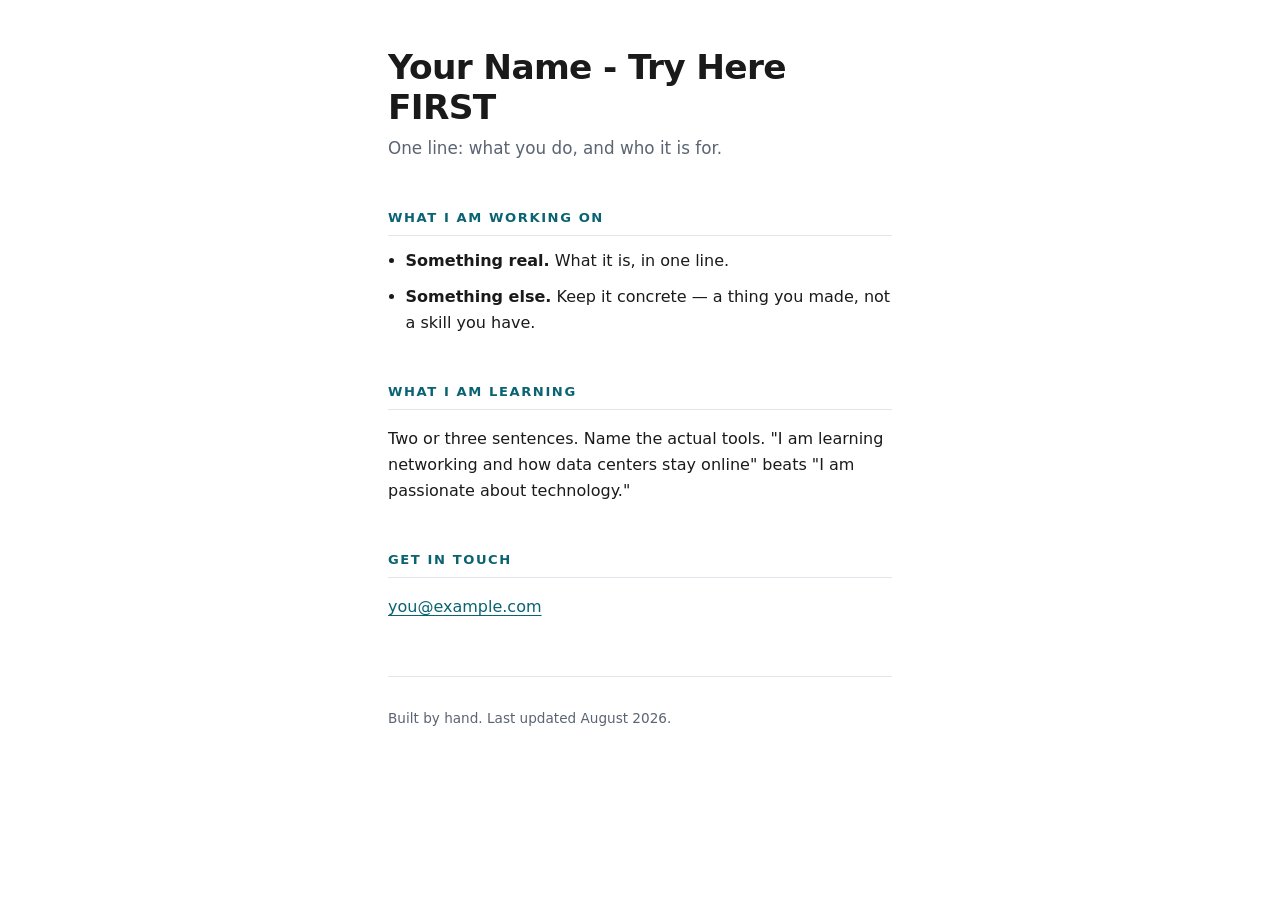
==== index.html @ ebe0ef32 "Initial commit" ====
<!doctype html>
<html lang="en">

<head>
  <meta charset="utf-8">
  <meta name="viewport" content="width=device-width, initial-scale=1">

  <!-- CHANGE THIS. It is the name on the browser tab, and it is what Google shows. -->
  <title>Your Name — what you build Test</title>

  <!-- CHANGE THIS TOO. One sentence. It is what shows under your link when someone shares it. -->
  <meta name="description" content="One sentence about who you are and what you make.">

  <link rel="stylesheet" href="styles.css">
</head>

<body>

  <header>
    <!-- Exactly ONE h1 on the page. It is your name. -->
    <h1>Your Name - Try Here FIRST</h1>
    <p class="tagline">One line: what you do, and who it is for.</p>
  </header>

  <main>

    <section>
      <h2>What I am working on</h2>
      <ul>
        <li><strong>Something real.</strong> What it is, in one line.</li>
        <li><strong>Something else.</strong> Keep it concrete — a thing you made, not a skill you have.</li>
      </ul>
    </section>

    <section>
      <h2>What I am learning</h2>
      <p>
        Two or three sentences. Name the actual tools. "I am learning networking and how data
        centers stay online" beats "I am passionate about technology."
      </p>
    </section>

    <section>
      <h2>Get in touch</h2>
      <!--
        Put an email you will still control after graduation. If you only have the school one
        today, that is fine — put it in, and change it later. That is what commits are for.
      -->
      <p><a href="mailto:you@example.com">you@example.com</a></p>
    </section>

  </main>

  <footer>
    <p>Built by hand. Last updated <!-- change this when you change the page --> August 2026.</p>
  </footer>

</body>

</html>
---- styles.css ----
/* ============================================================
   styles.css — this is YOURS to change. That is the point.
   Every value below is a decision somebody made. Change one,
   commit, and look at what happened.
   ============================================================ */

/* The custom properties. Change a colour ONCE here and it
   changes everywhere it is used further down. */
:root {
  --ink:        #1a1a1a;   /* body text */
  --muted:      #5a6472;   /* quieter text */
  --accent:     #0a6373;   /* links and rules — make this yours */
  --paper:      #ffffff;
  --line:       #e2e6ec;
  --measure:    34rem;     /* how wide a line of text gets before it wraps */
}

/* A sensible reset. Without border-box, padding makes boxes
   wider than you asked for, and nothing lines up. */
*, *::before, *::after { box-sizing: border-box; }

body {
  margin: 0 auto;
  padding: 3rem 1.25rem 4rem;
  max-width: var(--measure);
  background: var(--paper);
  color: var(--ink);
  font: 1rem/1.65 system-ui, -apple-system, "Segoe UI", Roboto, sans-serif;
}

h1 {
  margin: 0;
  font-size: 2.15rem;
  line-height: 1.15;
  letter-spacing: -0.02em;
}

.tagline {
  margin: 0.5rem 0 0;
  color: var(--muted);
  font-size: 1.05rem;
}

h2 {
  margin: 2.75rem 0 0.75rem;
  padding-bottom: 0.4rem;
  border-bottom: 1px solid var(--line);
  font-size: 0.82rem;
  font-weight: 700;
  letter-spacing: 0.12em;
  text-transform: uppercase;
  color: var(--accent);
}

ul { margin: 0; padding-left: 1.1rem; }
li { margin-bottom: 0.6rem; }

a {
  color: var(--accent);
  text-underline-offset: 3px;
}
a:hover { text-decoration: none; }

footer {
  margin-top: 3.5rem;
  padding-top: 1rem;
  border-top: 1px solid var(--line);
  color: var(--muted);
  font-size: 0.85rem;
}

/* Someone reading this on a phone is the common case, not the
   edge case. Test it there before you call the page done. */
@media (max-width: 30rem) {
  body { padding-top: 2rem; }
  h1   { font-size: 1.8rem; }
}
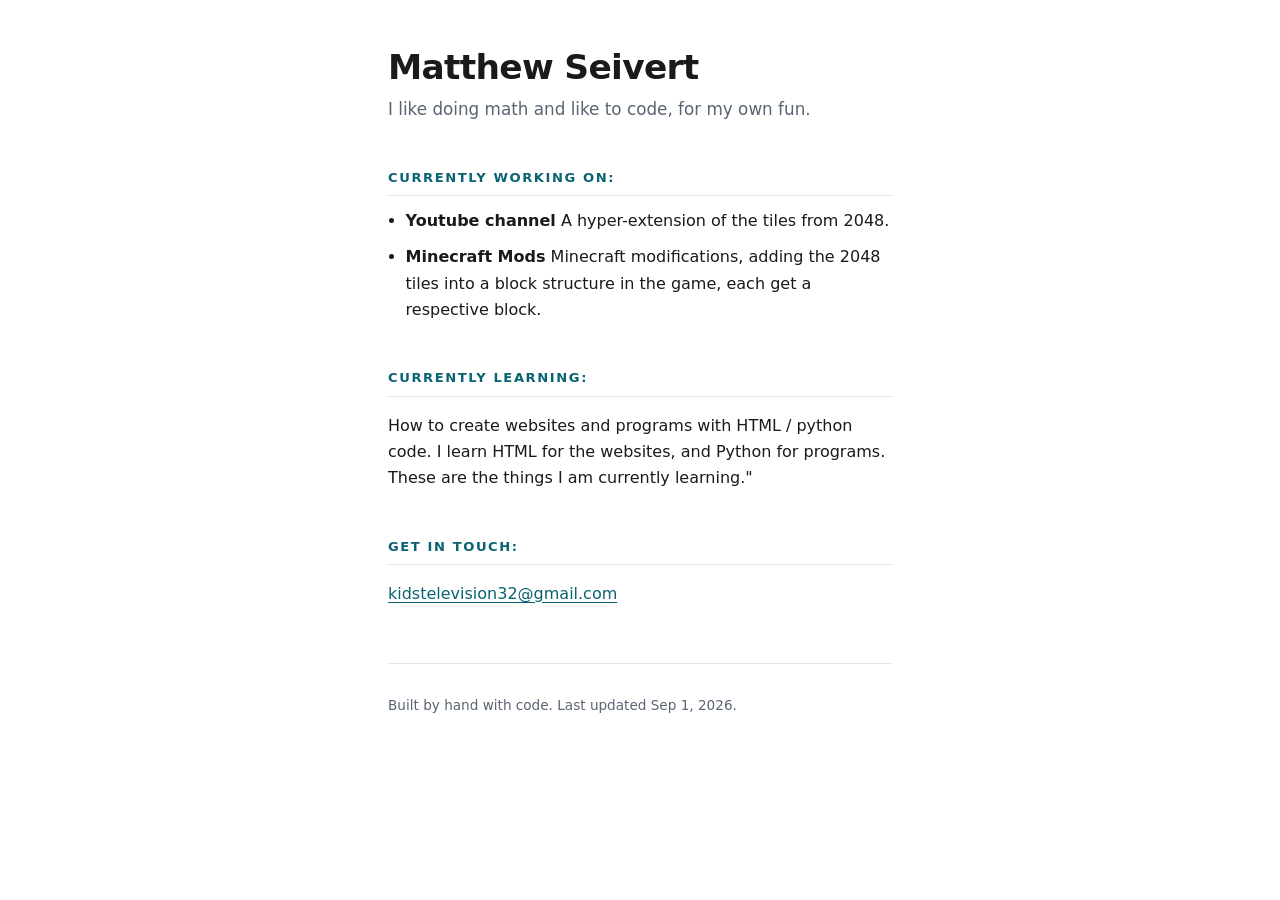
==== commit 6c74c394: "complete" ====
--- a/index.html
+++ b/index.html
@@ -6,10 +6,10 @@
   <meta name="viewport" content="width=device-width, initial-scale=1">
 
   <!-- CHANGE THIS. It is the name on the browser tab, and it is what Google shows. -->
-  <title>Your Name — what you build Test</title>
+  <title>Matthew Seivert - Portfolio</title>
 
   <!-- CHANGE THIS TOO. One sentence. It is what shows under your link when someone shares it. -->
-  <meta name="description" content="One sentence about who you are and what you make.">
+  <meta name="description" content="I am a mathematical person and a coder, I make high number comparisons and create programs and websites.">
 
   <link rel="stylesheet" href="styles.css">
 </head>
@@ -18,41 +18,41 @@
 
   <header>
     <!-- Exactly ONE h1 on the page. It is your name. -->
-    <h1>Your Name - Try Here FIRST</h1>
-    <p class="tagline">One line: what you do, and who it is for.</p>
+    <h1>Matthew Seivert</h1>
+    <p class="tagline">I like doing math and like to code, for my own fun.</p>
   </header>
 
   <main>
 
     <section>
-      <h2>What I am working on</h2>
+      <h2>Currently working on:</h2>
       <ul>
-        <li><strong>Something real.</strong> What it is, in one line.</li>
-        <li><strong>Something else.</strong> Keep it concrete — a thing you made, not a skill you have.</li>
+        <li><strong>Youtube channel</strong> A hyper-extension of the tiles from 2048.</li>
+        <li><strong>Minecraft Mods</strong> Minecraft modifications, adding the 2048 tiles into a block structure in the game, each get a respective block.</li>
       </ul>
     </section>
 
     <section>
-      <h2>What I am learning</h2>
+      <h2>Currently learning:</h2>
       <p>
-        Two or three sentences. Name the actual tools. "I am learning networking and how data
-        centers stay online" beats "I am passionate about technology."
+        How to create websites and programs with HTML / python code. I learn HTML for the websites, and Python for programs.
+        These are the things I am currently learning."
       </p>
     </section>
 
     <section>
-      <h2>Get in touch</h2>
+      <h2>Get in touch:</h2>
       <!--
         Put an email you will still control after graduation. If you only have the school one
         today, that is fine — put it in, and change it later. That is what commits are for.
       -->
-      <p><a href="mailto:you@example.com">you@example.com</a></p>
+      <p><a href="mailto:you@example.com">kidstelevision32@gmail.com</a></p>
     </section>
 
   </main>
 
   <footer>
-    <p>Built by hand. Last updated <!-- change this when you change the page --> August 2026.</p>
+    <p>Built by hand with code. Last updated <!-- change this when you change the page --> Sep 1, 2026.</p>
   </footer>
 
 </body>
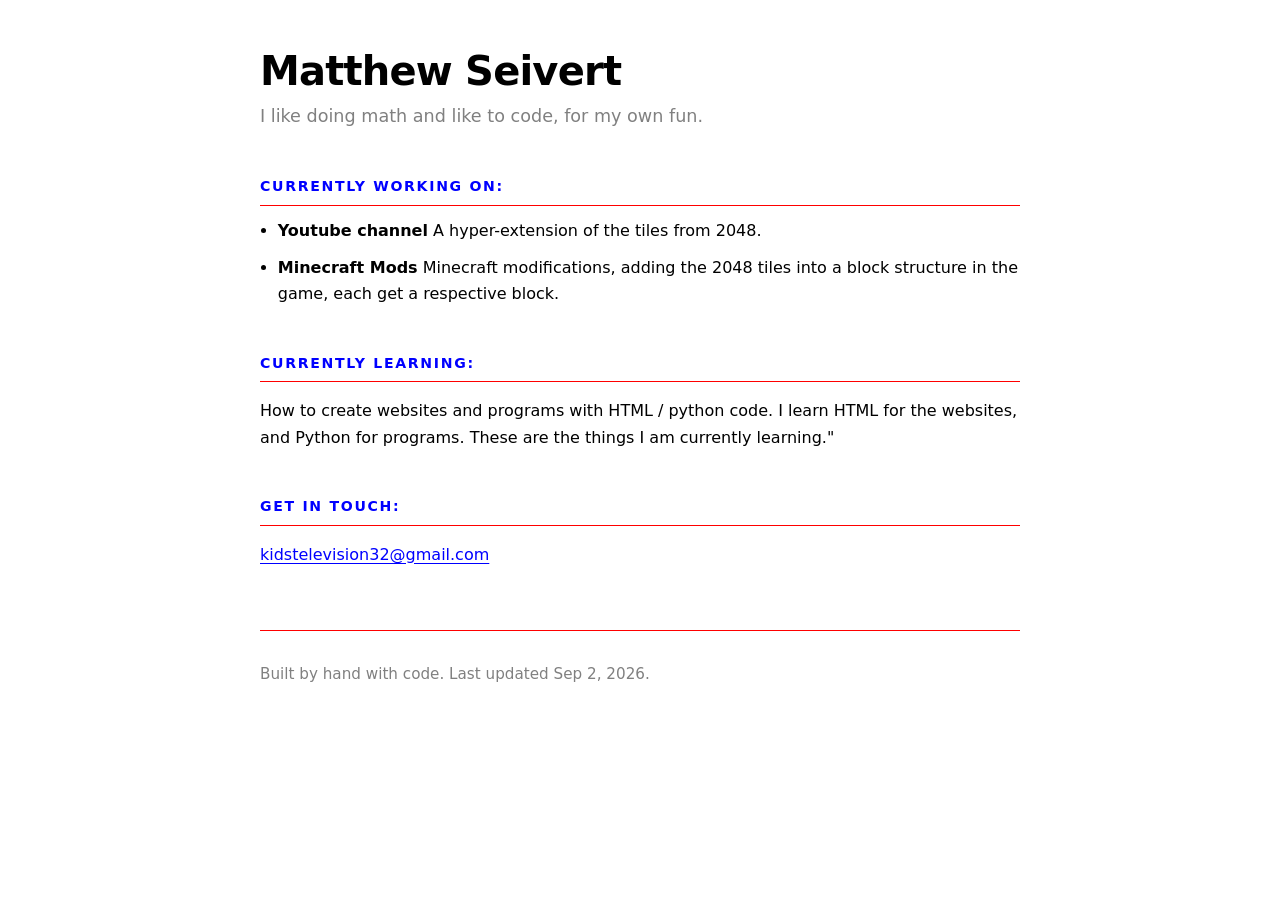
==== commit c6e7b46d: "new_ver" ====
--- a/index.html
+++ b/index.html
@@ -46,13 +46,13 @@
         Put an email you will still control after graduation. If you only have the school one
         today, that is fine — put it in, and change it later. That is what commits are for.
       -->
-      <p><a href="mailto:you@example.com">kidstelevision32@gmail.com</a></p>
+      <p><a href="mailto:kidstelevision32@gmail.com">kidstelevision32@gmail.com</a></p>
     </section>
 
   </main>
 
   <footer>
-    <p>Built by hand with code. Last updated <!-- change this when you change the page --> Sep 1, 2026.</p>
+    <p>Built by hand with code. Last updated <!-- change this when you change the page --> Sep 2, 2026.</p>
   </footer>
 
 </body>
--- a/styles.css
+++ b/styles.css
@@ -7,12 +7,12 @@
 /* The custom properties. Change a colour ONCE here and it
    changes everywhere it is used further down. */
 :root {
-  --ink:        #1a1a1a;   /* body text */
-  --muted:      #5a6472;   /* quieter text */
-  --accent:     #0a6373;   /* links and rules — make this yours */
+  --ink:        #000000;   /* body text */
+  --muted:      #808080;   /* quieter text */
+  --accent:     #0000ff;   /* links and rules — make this yours */
   --paper:      #ffffff;
-  --line:       #e2e6ec;
-  --measure:    34rem;     /* how wide a line of text gets before it wraps */
+  --line:       #ff0000;
+  --measure:    50rem;     /* how wide a line of text gets before it wraps */
 }
 
 /* A sensible reset. Without border-box, padding makes boxes
@@ -30,7 +30,7 @@
 
 h1 {
   margin: 0;
-  font-size: 2.15rem;
+  font-size: 2.5rem;
   line-height: 1.15;
   letter-spacing: -0.02em;
 }
@@ -38,22 +38,22 @@
 .tagline {
   margin: 0.5rem 0 0;
   color: var(--muted);
-  font-size: 1.05rem;
+  font-size: 1.1rem;
 }
 
 h2 {
   margin: 2.75rem 0 0.75rem;
   padding-bottom: 0.4rem;
   border-bottom: 1px solid var(--line);
-  font-size: 0.82rem;
+  font-size: 0.88rem;
   font-weight: 700;
   letter-spacing: 0.12em;
   text-transform: uppercase;
   color: var(--accent);
 }
 
-ul { margin: 0; padding-left: 1.1rem; }
-li { margin-bottom: 0.6rem; }
+ul { margin: 0; padding-left: 1.11rem; }
+li { margin-bottom: 0.67rem; }
 
 a {
   color: var(--accent);
@@ -62,16 +62,16 @@
 a:hover { text-decoration: none; }
 
 footer {
-  margin-top: 3.5rem;
+  margin-top: 3.9rem;
   padding-top: 1rem;
   border-top: 1px solid var(--line);
   color: var(--muted);
-  font-size: 0.85rem;
+  font-size: 0.95rem;
 }
 
 /* Someone reading this on a phone is the common case, not the
    edge case. Test it there before you call the page done. */
-@media (max-width: 30rem) {
+@media (max-width: 35rem) {
   body { padding-top: 2rem; }
   h1   { font-size: 1.8rem; }
 }
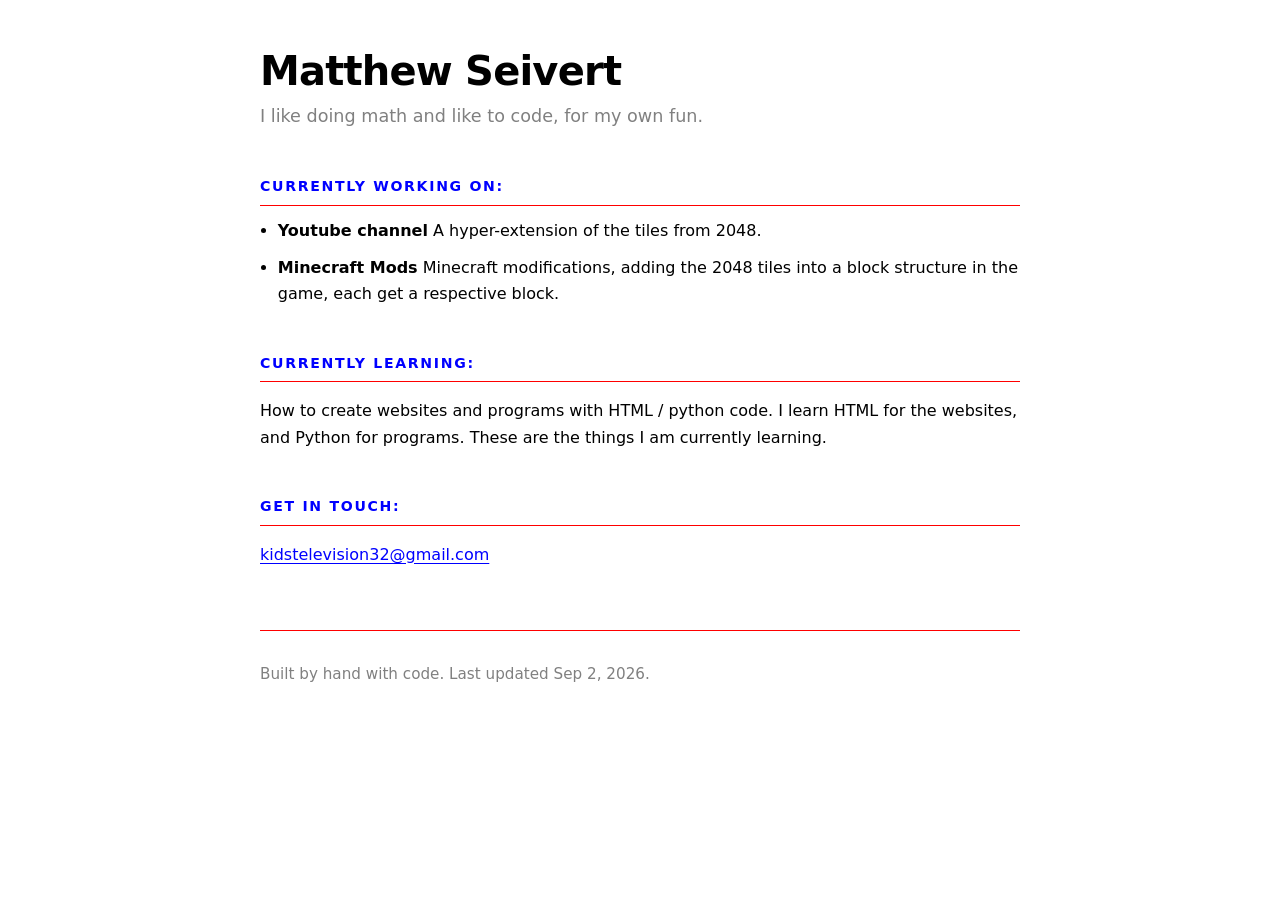
==== commit f84f46f3: "bug_fix" ====
--- a/index.html
+++ b/index.html
@@ -36,7 +36,7 @@
       <h2>Currently learning:</h2>
       <p>
         How to create websites and programs with HTML / python code. I learn HTML for the websites, and Python for programs.
-        These are the things I am currently learning."
+        These are the things I am currently learning.
       </p>
     </section>
 
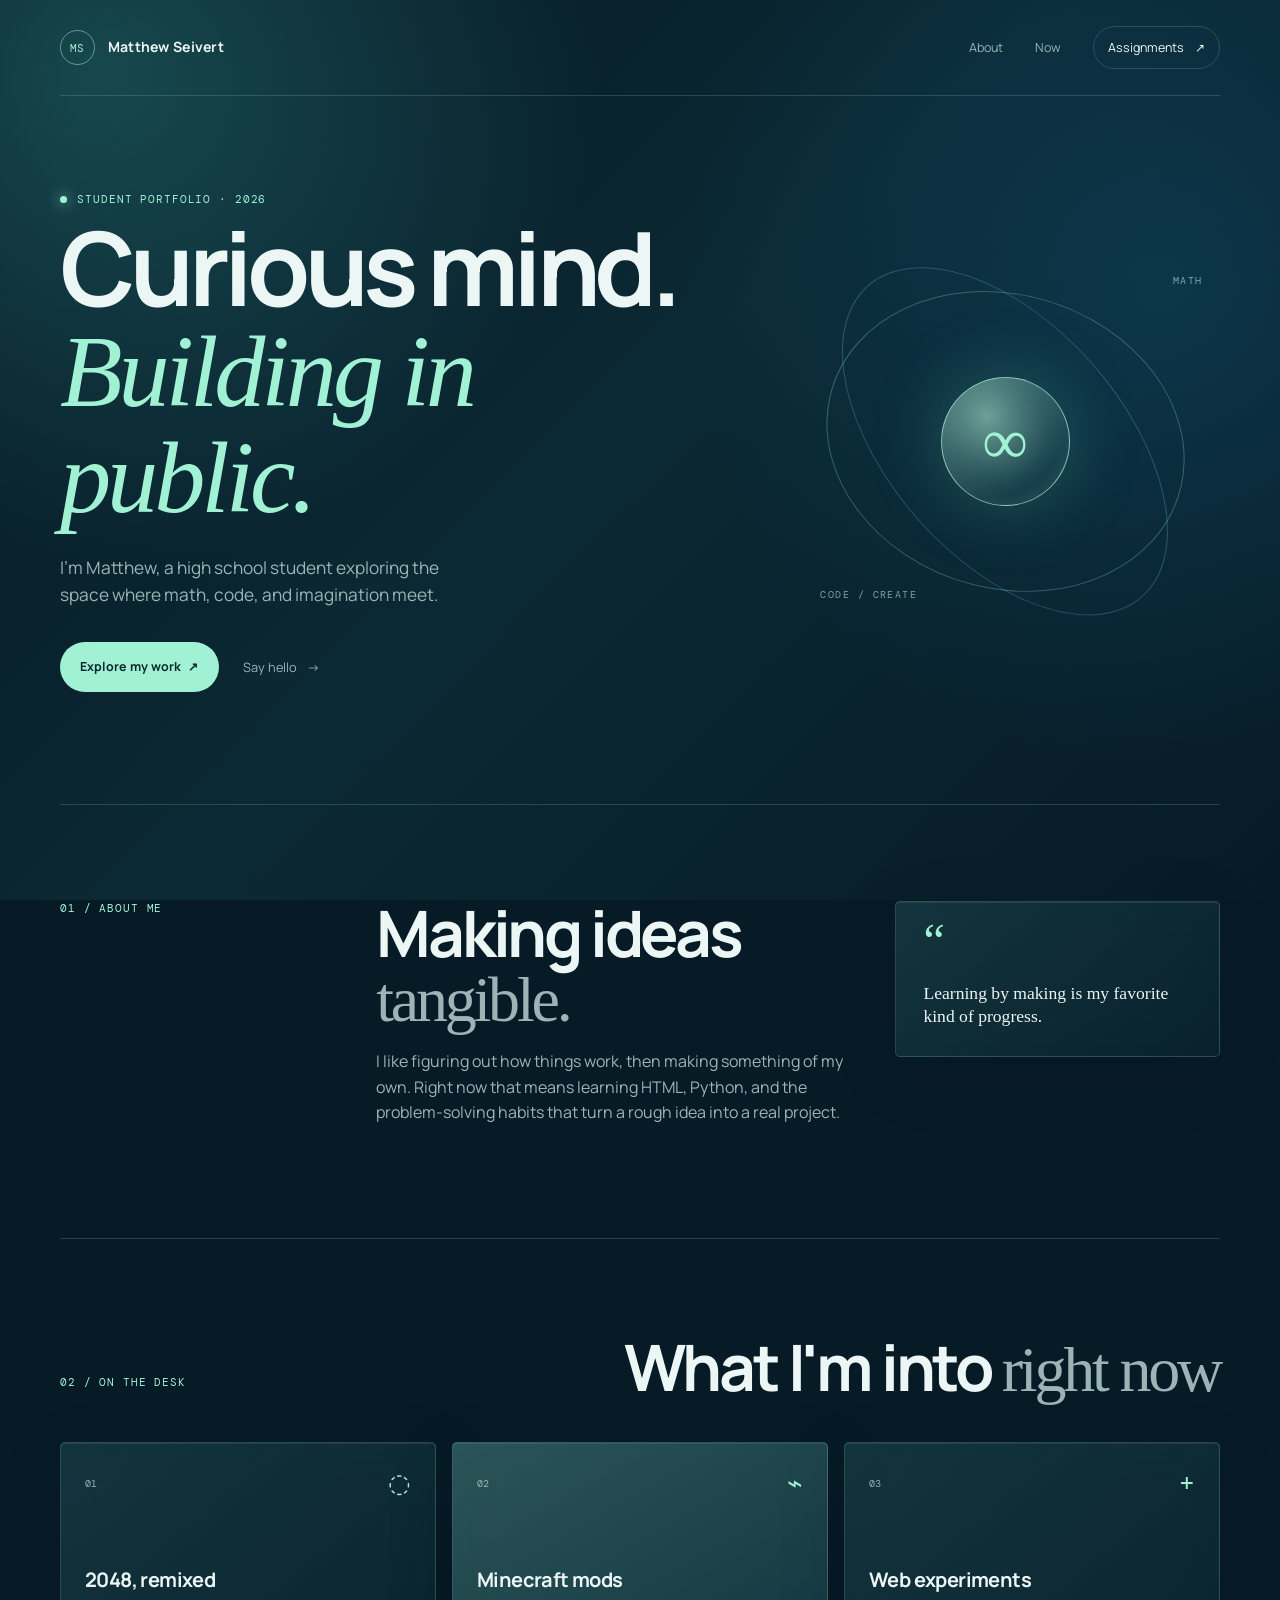
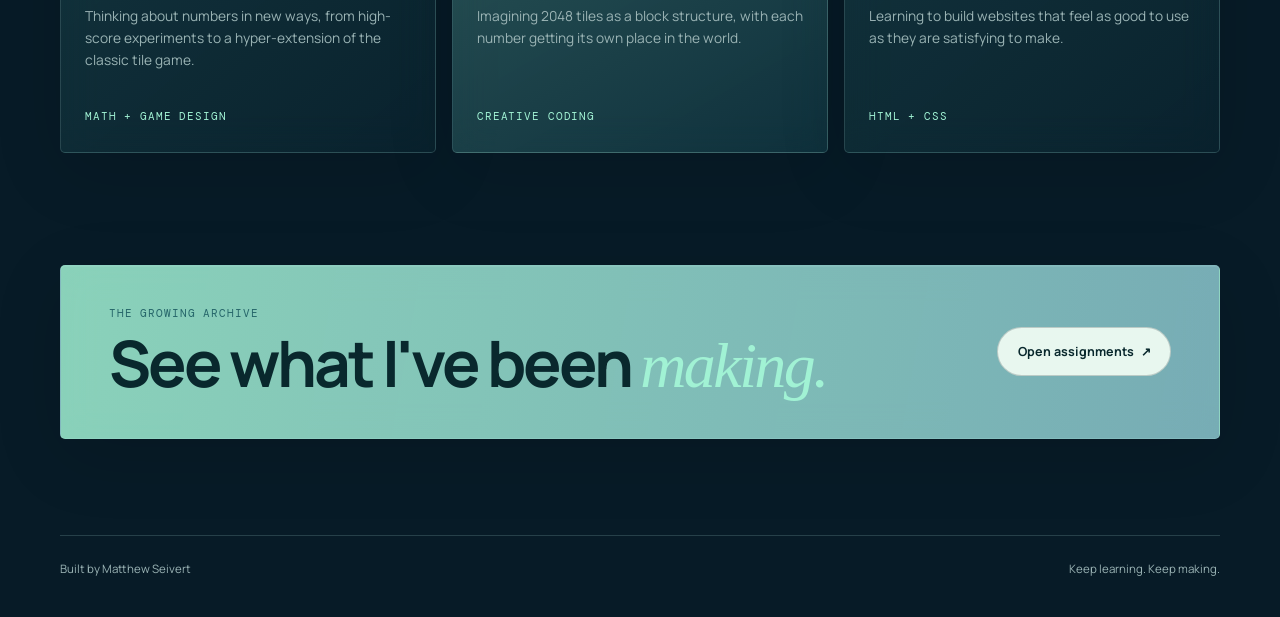
==== commit ede11892: "first_time_with_chat" ====
--- a/index.html
+++ b/index.html
@@ -5,55 +5,105 @@
   <meta charset="utf-8">
   <meta name="viewport" content="width=device-width, initial-scale=1">
 
-  <!-- CHANGE THIS. It is the name on the browser tab, and it is what Google shows. -->
-  <title>Matthew Seivert - Portfolio</title>
+  <title>Matthew Seivert | Student Portfolio</title>
 
-  <!-- CHANGE THIS TOO. One sentence. It is what shows under your link when someone shares it. -->
-  <meta name="description" content="I am a mathematical person and a coder, I make high number comparisons and create programs and websites.">
+  <meta name="description"
+    content="Matthew Seivert's student portfolio: exploring math, code, games, and creative projects.">
 
   <link rel="stylesheet" href="styles.css">
 </head>
 
 <body>
+  <div class="page-shell">
+    <header class="site-header">
+      <a class="brand" href="index.html" aria-label="Matthew Seivert home">
+        <span class="brand-mark">MS</span>
+        <span>Matthew Seivert</span>
+      </a>
+      <nav aria-label="Primary navigation">
+        <a href="#about">About</a>
+        <a href="#now">Now</a>
+        <a class="nav-cta" href="assignments/">Assignments <span aria-hidden="true">↗</span></a>
+      </nav>
+    </header>
 
-  <header>
-    <!-- Exactly ONE h1 on the page. It is your name. -->
-    <h1>Matthew Seivert</h1>
-    <p class="tagline">I like doing math and like to code, for my own fun.</p>
-  </header>
+    <main>
+      <section class="hero" aria-labelledby="intro-title">
+        <div class="hero-copy">
+          <p class="eyebrow"><span class="status-dot"></span> Student portfolio · 2026</p>
+          <h1 id="intro-title">Curious mind.<br><em>Building in public.</em></h1>
+          <p class="hero-text">I'm Matthew, a high school student exploring the space where math, code, and imagination
+            meet.</p>
+          <div class="hero-actions">
+            <a class="button button-primary" href="assignments/">Explore my work <span aria-hidden="true">↗</span></a>
+            <a class="text-link" href="mailto:kidstelevision32@gmail.com">Say hello <span
+                aria-hidden="true">→</span></a>
+          </div>
+        </div>
+        <div class="hero-orbit" aria-hidden="true">
+          <div class="orbit orbit-one"></div>
+          <div class="orbit orbit-two"></div>
+          <div class="orbit-core"><span>∞</span></div>
+          <span class="orbit-label label-top">MATH</span>
+          <span class="orbit-label label-bottom">CODE / CREATE</span>
+        </div>
+      </section>
 
-  <main>
+      <section class="intro-grid" id="about" aria-label="About Matthew">
+        <div class="section-label">01 / About me</div>
+        <div class="intro-content">
+          <h2>Making ideas<br><span>tangible.</span></h2>
+          <p>I like figuring out how things work, then making something of my own. Right now that means learning HTML,
+            Python, and the problem-solving habits that turn a rough idea into a real project.</p>
+        </div>
+        <div class="quote-card glass-card">
+          <span class="quote-mark">“</span>
+          <p>Learning by making is my favorite kind of progress.</p>
+        </div>
+      </section>
 
-    <section>
-      <h2>Currently working on:</h2>
-      <ul>
-        <li><strong>Youtube channel</strong> A hyper-extension of the tiles from 2048.</li>
-        <li><strong>Minecraft Mods</strong> Minecraft modifications, adding the 2048 tiles into a block structure in the game, each get a respective block.</li>
-      </ul>
-    </section>
+      <section class="now-section" id="now" aria-labelledby="now-title">
+        <div class="section-heading">
+          <div class="section-label">02 / On the desk</div>
+          <h2 id="now-title">What I'm into <span>right now</span></h2>
+        </div>
+        <div class="project-grid">
+          <article class="project-card glass-card">
+            <div class="card-topline"><span class="card-number">01</span><span class="card-icon">◌</span></div>
+            <h3>2048, remixed</h3>
+            <p>Thinking about numbers in new ways, from high-score experiments to a hyper-extension of the classic tile
+              game.</p>
+            <span class="card-tag">Math + game design</span>
+          </article>
+          <article class="project-card glass-card featured-card">
+            <div class="card-topline"><span class="card-number">02</span><span class="card-icon">⌁</span></div>
+            <h3>Minecraft mods</h3>
+            <p>Imagining 2048 tiles as a block structure, with each number getting its own place in the world.</p>
+            <span class="card-tag">Creative coding</span>
+          </article>
+          <article class="project-card glass-card">
+            <div class="card-topline"><span class="card-number">03</span><span class="card-icon">+</span></div>
+            <h3>Web experiments</h3>
+            <p>Learning to build websites that feel as good to use as they are satisfying to make.</p>
+            <span class="card-tag">HTML + CSS</span>
+          </article>
+        </div>
+      </section>
 
-    <section>
-      <h2>Currently learning:</h2>
-      <p>
-        How to create websites and programs with HTML / python code. I learn HTML for the websites, and Python for programs.
-        These are the things I am currently learning.
-      </p>
-    </section>
+      <section class="assignment-banner glass-card" aria-label="Assignments link">
+        <div>
+          <p class="eyebrow">The growing archive</p>
+          <h2>See what I've been <em>making.</em></h2>
+        </div>
+        <a class="button button-light" href="assignments/">Open assignments <span aria-hidden="true">↗</span></a>
+      </section>
+    </main>
 
-    <section>
-      <h2>Get in touch:</h2>
-      <!--
-        Put an email you will still control after graduation. If you only have the school one
-        today, that is fine — put it in, and change it later. That is what commits are for.
-      -->
-      <p><a href="mailto:kidstelevision32@gmail.com">kidstelevision32@gmail.com</a></p>
-    </section>
-
-  </main>
-
-  <footer>
-    <p>Built by hand with code. Last updated <!-- change this when you change the page --> Sep 2, 2026.</p>
-  </footer>
+    <footer>
+      <span>Built by Matthew Seivert</span>
+      <span>Keep learning. Keep making.</span>
+    </footer>
+  </div>
 
 </body>
 
--- a/styles.css
+++ b/styles.css
@@ -1,77 +1,495 @@
-/* ============================================================
-   styles.css — this is YOURS to change. That is the point.
-   Every value below is a decision somebody made. Change one,
-   commit, and look at what happened.
-   ============================================================ */
-
-/* The custom properties. Change a colour ONCE here and it
-   changes everywhere it is used further down. */
+@import url('https://fonts.googleapis.com/css2?family=DM+Mono:wght@400;500&family=Manrope:wght@400;500;600;700;800&display=swap');
+
 :root {
-  --ink:        #000000;   /* body text */
-  --muted:      #808080;   /* quieter text */
-  --accent:     #0000ff;   /* links and rules — make this yours */
-  --paper:      #ffffff;
-  --line:       #ff0000;
-  --measure:    50rem;     /* how wide a line of text gets before it wraps */
-}
-
-/* A sensible reset. Without border-box, padding makes boxes
-   wider than you asked for, and nothing lines up. */
-*, *::before, *::after { box-sizing: border-box; }
+  --ink: #ecf6f5;
+  --muted: #9bb4b5;
+  --accent: #a1f2d4;
+  --paper: #071b27;
+  --line: rgba(179, 232, 224, 0.18);
+  --serif: Georgia, 'Times New Roman', serif;
+}
+
+*,
+*::before,
+*::after {
+  box-sizing: border-box;
+}
 
 body {
+  margin: 0;
+  background: var(--paper);
+  background-image: radial-gradient(circle at 8% 8%, rgba(55, 162, 160, 0.34), transparent 31rem), radial-gradient(circle at 91% 32%, rgba(18, 92, 128, 0.33), transparent 30rem), linear-gradient(135deg, #061722 0%, #0b2934 48%, #071b27 100%);
+  background-attachment: fixed;
+  color: var(--ink);
+  font: 1rem/1.6 'Manrope', sans-serif;
+}
+
+a {
+  color: inherit;
+  text-decoration: none;
+}
+
+a:focus-visible {
+  outline: 2px solid var(--accent);
+  outline-offset: 5px;
+}
+
+.page-shell {
+  width: min(100% - 3rem, 1160px);
   margin: 0 auto;
-  padding: 3rem 1.25rem 4rem;
-  max-width: var(--measure);
-  background: var(--paper);
-  color: var(--ink);
-  font: 1rem/1.65 system-ui, -apple-system, "Segoe UI", Roboto, sans-serif;
-}
-
-h1 {
-  margin: 0;
-  font-size: 2.5rem;
-  line-height: 1.15;
-  letter-spacing: -0.02em;
-}
-
-.tagline {
-  margin: 0.5rem 0 0;
-  color: var(--muted);
-  font-size: 1.1rem;
-}
-
-h2 {
-  margin: 2.75rem 0 0.75rem;
-  padding-bottom: 0.4rem;
+}
+
+.site-header {
+  display: flex;
+  align-items: center;
+  justify-content: space-between;
+  min-height: 96px;
   border-bottom: 1px solid var(--line);
+}
+
+.brand,
+nav,
+.hero-actions,
+.card-topline,
+footer {
+  display: flex;
+  align-items: center;
+}
+
+.brand {
+  gap: 0.8rem;
   font-size: 0.88rem;
   font-weight: 700;
-  letter-spacing: 0.12em;
+  letter-spacing: 0.02em;
+}
+
+.brand-mark {
+  display: grid;
+  place-items: center;
+  width: 35px;
+  height: 35px;
+  border: 1px solid rgba(161, 242, 212, 0.5);
+  border-radius: 50%;
+  color: var(--accent);
+  font: 0.68rem 'DM Mono', monospace;
+}
+
+nav {
+  gap: 2rem;
+  color: var(--muted);
+  font-size: 0.78rem;
+}
+
+nav a:hover,
+.text-link:hover {
+  color: var(--accent);
+}
+
+.nav-cta {
+  padding: 0.65rem 0.9rem;
+  border: 1px solid var(--line);
+  border-radius: 99px;
+  color: var(--ink);
+}
+
+.nav-cta span,
+.button span,
+.text-link span {
+  margin-left: 0.45rem;
+}
+
+.hero {
+  display: grid;
+  grid-template-columns: minmax(0, 1fr) minmax(300px, 0.75fr);
+  align-items: center;
+  gap: 3rem;
+  min-height: 640px;
+  padding: 6rem 0 7rem;
+}
+
+.eyebrow,
+.section-label,
+.card-tag {
+  color: var(--accent);
+  font: 0.68rem 'DM Mono', monospace;
+  letter-spacing: 0.08em;
   text-transform: uppercase;
-  color: var(--accent);
-}
-
-ul { margin: 0; padding-left: 1.11rem; }
-li { margin-bottom: 0.67rem; }
-
-a {
-  color: var(--accent);
-  text-underline-offset: 3px;
-}
-a:hover { text-decoration: none; }
+}
+
+.eyebrow {
+  display: flex;
+  align-items: center;
+  gap: 0.65rem;
+}
+
+.status-dot {
+  width: 7px;
+  height: 7px;
+  border-radius: 50%;
+  background: var(--accent);
+  box-shadow: 0 0 14px var(--accent);
+}
+
+h1,
+h2,
+h3,
+p {
+  margin-top: 0;
+}
+
+h1 {
+  max-width: 720px;
+  margin-bottom: 1.6rem;
+  font-size: clamp(3.8rem, 8vw, 7.5rem);
+  line-height: 0.98;
+  letter-spacing: -0.055em;
+}
+
+h1 em,
+h2 em {
+  color: var(--accent);
+  font-family: var(--serif);
+  font-weight: 400;
+  letter-spacing: -0.04em;
+}
+
+.hero-text {
+  max-width: 430px;
+  margin-bottom: 2.1rem;
+  color: var(--muted);
+  font-size: 1.08rem;
+}
+
+.hero-actions {
+  gap: 1.5rem;
+}
+
+.button {
+  display: inline-flex;
+  align-items: center;
+  padding: 0.85rem 1.2rem;
+  border: 1px solid transparent;
+  border-radius: 99px;
+  font-size: 0.78rem;
+  font-weight: 700;
+  transition: transform 180ms ease, background 180ms ease;
+}
+
+.button:hover {
+  transform: translateY(-2px);
+}
+
+.button-primary {
+  background: var(--accent);
+  color: #09282d;
+}
+
+.button-light {
+  border-color: rgba(7, 27, 39, 0.2);
+  background: #e8f7ef;
+  color: #09282d;
+}
+
+.text-link {
+  color: var(--muted);
+  font-size: 0.8rem;
+}
+
+.hero-orbit {
+  position: relative;
+  width: min(100%, 430px);
+  aspect-ratio: 1;
+  justify-self: end;
+}
+
+.orbit {
+  position: absolute;
+  inset: 12%;
+  border: 1px solid rgba(161, 242, 212, 0.27);
+  border-radius: 50%;
+  transform: rotate(-25deg) skewX(12deg);
+}
+
+.orbit-two {
+  inset: 22% 3%;
+  transform: rotate(58deg) skewX(-18deg);
+  border-color: rgba(116, 203, 231, 0.26);
+}
+
+.orbit-core {
+  position: absolute;
+  inset: 35%;
+  display: grid;
+  place-items: center;
+  border: 1px solid rgba(182, 247, 222, 0.7);
+  border-radius: 50%;
+  background: radial-gradient(circle at 35% 30%, rgba(190, 255, 225, 0.55), rgba(70, 157, 155, 0.1) 68%);
+  box-shadow: 0 0 70px rgba(105, 218, 190, 0.25), inset 0 0 30px rgba(202, 255, 226, 0.15);
+}
+
+.orbit-core span {
+  color: var(--accent);
+  font: 4rem var(--serif);
+}
+
+.orbit-label {
+  position: absolute;
+  color: rgba(205, 243, 233, 0.6);
+  font: 0.62rem 'DM Mono', monospace;
+  letter-spacing: 0.15em;
+}
+
+.label-top {
+  top: 11%;
+  right: 4%;
+}
+
+.label-bottom {
+  bottom: 13%;
+  left: 7%;
+}
+
+.intro-grid,
+.now-section {
+  padding: 6rem 0;
+  border-top: 1px solid var(--line);
+}
+
+.intro-grid {
+  display: grid;
+  grid-template-columns: 0.7fr 1.2fr 0.8fr;
+  gap: 2rem;
+}
+
+.intro-content h2,
+.section-heading h2,
+.assignment-banner h2 {
+  margin-bottom: 1.1rem;
+  font-size: clamp(2.3rem, 5vw, 4.4rem);
+  line-height: 1;
+  letter-spacing: -0.05em;
+}
+
+.intro-content h2 span,
+.section-heading h2 span {
+  color: var(--muted);
+  font-family: var(--serif);
+  font-weight: 400;
+}
+
+.intro-content p {
+  max-width: 475px;
+  color: var(--muted);
+}
+
+.glass-card {
+  border: 1px solid var(--line);
+  background: linear-gradient(140deg, rgba(43, 102, 105, 0.35), rgba(12, 43, 54, 0.42));
+  box-shadow: inset 0 1px rgba(233, 255, 247, 0.08), 0 18px 70px rgba(0, 0, 0, 0.12);
+  backdrop-filter: blur(18px);
+}
+
+.quote-card {
+  align-self: start;
+  padding: 1.7rem;
+  border-radius: 5px;
+}
+
+.quote-mark {
+  display: block;
+  margin-bottom: 1.8rem;
+  color: var(--accent);
+  font: 3rem/0.5 var(--serif);
+}
+
+.quote-card p {
+  margin: 0;
+  font: 1.1rem/1.35 var(--serif);
+}
+
+.section-heading {
+  display: flex;
+  align-items: end;
+  justify-content: space-between;
+  margin-bottom: 2.5rem;
+}
+
+.section-heading h2 {
+  margin: 0;
+}
+
+.section-heading .section-label {
+  margin-bottom: 0.8rem;
+}
+
+.project-grid {
+  display: grid;
+  grid-template-columns: repeat(3, 1fr);
+  gap: 1rem;
+}
+
+.project-card {
+  min-height: 300px;
+  padding: 1.5rem;
+  border-radius: 5px;
+  transition: transform 200ms ease, border-color 200ms ease;
+}
+
+.project-card:hover {
+  transform: translateY(-5px);
+  border-color: rgba(161, 242, 212, 0.46);
+}
+
+.featured-card {
+  background: linear-gradient(150deg, rgba(94, 166, 157, 0.42), rgba(21, 66, 77, 0.55));
+}
+
+.card-topline {
+  justify-content: space-between;
+  margin-bottom: 4rem;
+  color: var(--muted);
+  font: 0.65rem 'DM Mono', monospace;
+}
+
+.card-icon {
+  color: var(--accent);
+  font-size: 1.6rem;
+}
+
+.project-card h3 {
+  margin-bottom: 0.55rem;
+  font-size: 1.25rem;
+  letter-spacing: -0.03em;
+}
+
+.project-card p {
+  min-height: 76px;
+  margin-bottom: 1.35rem;
+  color: var(--muted);
+  font-size: 0.86rem;
+}
+
+.assignment-banner {
+  display: flex;
+  align-items: center;
+  justify-content: space-between;
+  gap: 2rem;
+  margin: 1rem 0 6rem;
+  padding: 2.5rem 3rem;
+  border-radius: 5px;
+  background: linear-gradient(100deg, rgba(161, 242, 212, 0.85), rgba(159, 224, 231, 0.74));
+  color: #09282d;
+}
+
+.assignment-banner .eyebrow {
+  color: #26666a;
+}
+
+.assignment-banner h2 {
+  margin: 0;
+}
 
 footer {
-  margin-top: 3.9rem;
-  padding-top: 1rem;
+  justify-content: space-between;
+  padding: 1.5rem 0 2.4rem;
   border-top: 1px solid var(--line);
   color: var(--muted);
-  font-size: 0.95rem;
-}
-
-/* Someone reading this on a phone is the common case, not the
-   edge case. Test it there before you call the page done. */
-@media (max-width: 35rem) {
-  body { padding-top: 2rem; }
-  h1   { font-size: 1.8rem; }
-}
+  font-size: 0.72rem;
+}
+
+@media (max-width: 800px) {
+  .hero {
+    grid-template-columns: 1fr;
+    padding: 5rem 0 6rem;
+  }
+
+  .hero-orbit {
+    width: min(75vw, 350px);
+    justify-self: center;
+  }
+
+  .intro-grid {
+    grid-template-columns: 1fr 1fr;
+  }
+
+  .section-label {
+    grid-column: 1 / -1;
+  }
+
+  .quote-card {
+    grid-column: 1 / -1;
+  }
+
+  .project-grid {
+    grid-template-columns: 1fr;
+  }
+
+  .project-card {
+    min-height: 0;
+  }
+
+  .card-topline {
+    margin-bottom: 2rem;
+  }
+}
+
+@media (max-width: 560px) {
+  .page-shell {
+    width: min(100% - 2rem, 1160px);
+  }
+
+  .site-header {
+    min-height: 78px;
+  }
+
+  nav {
+    gap: 0.8rem;
+  }
+
+  nav a:not(.nav-cta) {
+    display: none;
+  }
+
+  .hero {
+    min-height: 0;
+    padding: 4rem 0 5rem;
+  }
+
+  h1 {
+    font-size: clamp(3.4rem, 17vw, 5.6rem);
+  }
+
+  .hero-actions {
+    align-items: flex-start;
+    flex-direction: column;
+    gap: 1.1rem;
+  }
+
+  .intro-grid {
+    grid-template-columns: 1fr;
+    padding: 4rem 0;
+  }
+
+  .intro-content h2,
+  .section-heading h2,
+  .assignment-banner h2 {
+    font-size: 2.7rem;
+  }
+
+  .section-heading {
+    display: block;
+  }
+
+  .assignment-banner {
+    align-items: flex-start;
+    flex-direction: column;
+    margin-bottom: 4rem;
+    padding: 1.7rem;
+  }
+
+  footer {
+    align-items: flex-start;
+    flex-direction: column;
+    gap: 0.5rem;
+  }
+}
